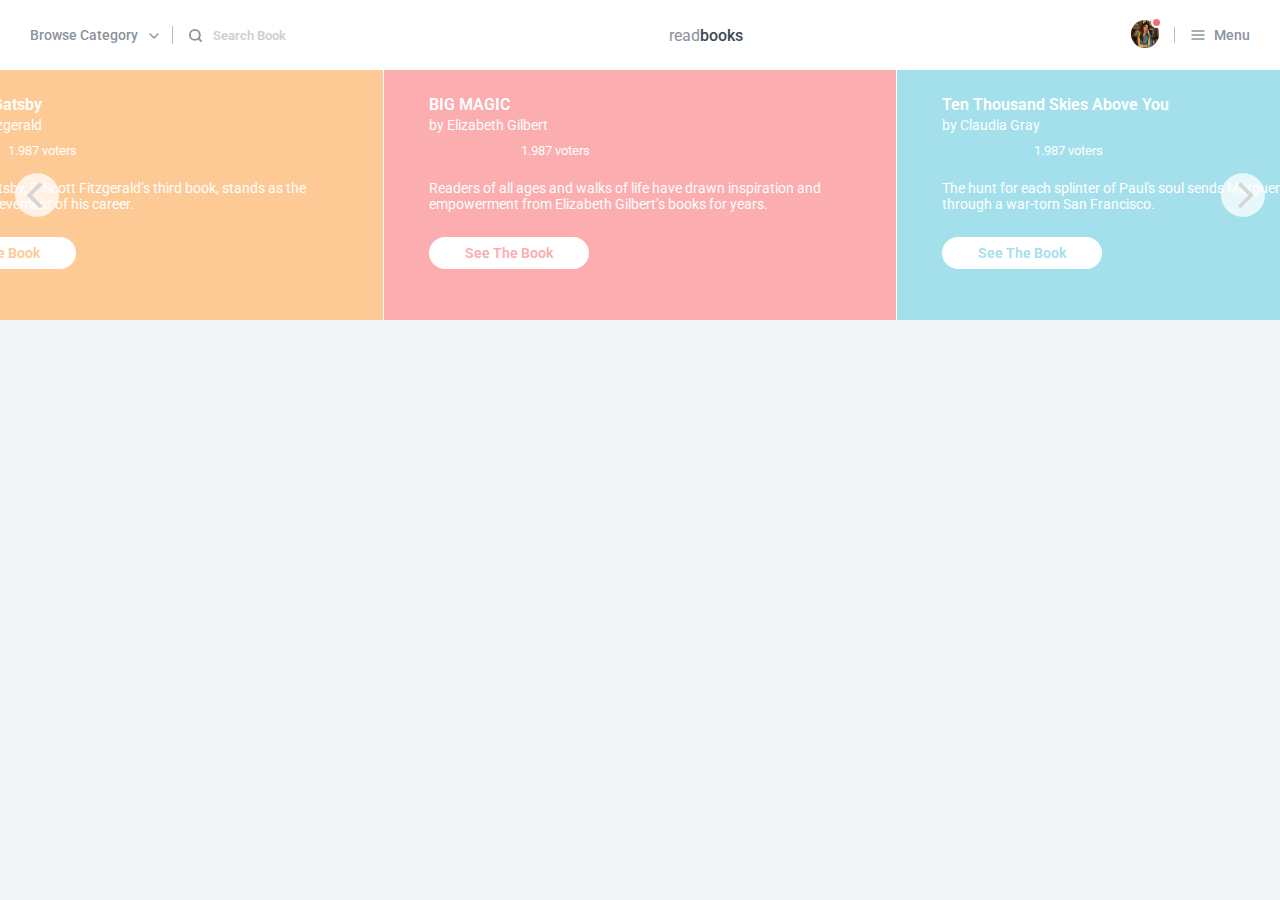
==== index.html @ 759fa577 "first commit" ====
<!DOCTYPE html>
<html lang="en">
<head>
  <meta charset="UTF-8">
  <meta name="viewport" content="width=device-width, initial-scale=1.0">
  <title>Document</title>
  <link rel="stylesheet" href="css/flickity.css">
  <link rel="stylesheet" href="css/style.css">
  <link rel="stylesheet" href="css/responsive.css">
  <script src="js/flickity.js"></script>
  <script src="js/script.js"></script>
</head>
<body>
	<div class="book_wrapper">
		<div class="header">
			<div class="browse">
				<div class="browse-category">
					Browse Category
					<svg xmlns="http://www.w3.org/2000/svg" viewBox="0 0 24 24" fill="none" stroke="currentColor" stroke-width="2" stroke-linecap="round" stroke-linejoin="round" class="feather feather-chevron-down">
					<path d="M6 9l6 6 6-6" /></svg>
				</div>
				<div class="search-bar"><input type="text" placeholder="Search Book" /></div>
			</div>
			<div class="header-title">read<span>books</span></div>
			<div class="profile">
				<div class="user-profile">
					<img src="images/profile/women_profile.jpg" alt="" class="user-img">
				</div>
				<div class="profile-menu">
					<svg xmlns="http://www.w3.org/2000/svg" viewBox="0 0 24 24" fill="none" stroke="currentColor" stroke-width="2" stroke-linecap="round" stroke-linejoin="round" class="feather feather-menu">
					<path d="M3 12h18M3 6h18M3 18h18" /></svg>
					Menu
				</div>
			</div>
		</div>
		<div class="book-slide">
			<div class="book js-flickity" data-flickity-options='{ "wrapAround": true }'>
				<div class="book-cell">
					<div class="book-img">
						<img src="https://images-na.ssl-images-amazon.com/images/I/81WcnNQ-TBL.jpg" alt="" class="book-photo">
					</div>
					<div class="book-content">
						<div class="book-title">BIG MAGIC</div>
						<div class="book-author">by Elizabeth Gilbert</div>
						<div class="rate">
							<fieldset class="rating">
								<input type="checkbox" id="star5" name="rating" value="5" />
								<label class="full" for="star5"></label>
								<input type="checkbox" id="star4" name="rating" value="4" />
								<label class="full" for="star4"></label>
								<input type="checkbox" id="star3" name="rating" value="3" />
								<label class="full" for="star3"></label>
								<input type="checkbox" id="star2" name="rating" value="2" />
								<label class="full" for="star2"></label>
								<input type="checkbox" id="star1" name="rating" value="1" />
								<label class="full" for="star1"></label>
							</fieldset>
							<span class="book-voters">1.987 voters</span>
						</div>
						<div class="book-sum">Readers of all ages and walks of life have drawn inspiration and empowerment from Elizabeth Gilbert’s books for years. </div>
						<div class="book-see">See The Book</div>
					</div>
				</div>


				<div class="book-cell">
					<div class="book-img">
						<img src="https://i.pinimg.com/originals/a8/b9/ff/a8b9ff74ed0f3efd97e09a7a0447f892.jpg" alt="" class="book-photo">
					</div>
					<div class="book-content">
						<div class="book-title">Ten Thousand Skies Above You</div>
						<div class="book-author">by Claudia Gray</div>
						<div class="rate">
							<fieldset class="rating blue">
								<input type="checkbox" id="star6" name="rating" value="5" />
								<label class="full1" for="star6"></label>
								<input type="checkbox" id="star7" name="rating" value="4" />
								<label class="full1" for="star7"></label>
								<input type="checkbox" id="star8" name="rating" value="3" />
								<label class="full1" for="star8"></label>
								<input type="checkbox" id="star9" name="rating" value="2" />
								<label class="full1" for="star9"></label>
								<input type="checkbox" id="star10" name="rating" value="1" />
								<label class="full1" for="star10"></label>
							</fieldset>
							<span class="book-voters">1.987 voters</span>
						</div>
						<div class="book-sum">The hunt for each splinter of Paul's soul sends Marguerite racing through a war-torn San Francisco.</div>
						<div class="book-see book-blue">See The Book</div>
					</div>
				</div>


				<div class="book-cell">
					<div class="book-img">
						<img src="https://www.abebooks.com/blog/wp-content/uploads/2016/08/10.jpg" alt="" class="book-photo">
					</div>
					<div class="book-content">
						<div class="book-title">A Tale For The Time Being</div>
						<div class="book-author">by Ruth Ozeki</div>
						<div class="rate">
							<fieldset class="rating purple">
								<input type="checkbox" id="star11" name="rating" value="5" />
								<label class="full" for="star11"></label>
								<input type="checkbox" id="star12" name="rating" value="4" />
								<label class="full" for="star12"></label>
								<input type="checkbox" id="star13" name="rating" value="3" />
								<label class="full" for="star13"></label>
								<input type="checkbox" id="star14" name="rating" value="2" />
								<label class="full" for="star14"></label>
								<input type="checkbox" id="star15" name="rating" value="1" />
								<label class="full" for="star15"></label>
							</fieldset>
							<span class="book-voters">1.987 voters</span>
						</div>
						<div class="book-sum">In Tokyo, sixteen-year-old Nao has decided there’s only one escape from her aching loneliness and her classmates’ bullying.</div>
						<div class="book-see book-pink">See The Book</div>
					</div>
				</div>


				<div class="book-cell">
					<div class="book-img">
						<img src="https://images-na.ssl-images-amazon.com/images/I/81af+MCATTL.jpg" alt="" class="book-photo">
					</div>
					<div class="book-content">
						<div class="book-title">The Great Gatsby</div>
						<div class="book-author">by F.Scott Fitzgerald</div>
						<div class="rate">
							<fieldset class="rating yellow">
								<input type="checkbox" id="star16" name="rating" value="5" />
								<label class="full" for="star16"></label>
								<input type="checkbox" id="star17" name="rating" value="4" />
								<label class="full" for="star17"></label>
								<input type="checkbox" id="star18" name="rating" value="3" />
								<label class="full" for="star18"></label>
								<input type="checkbox" id="star19" name="rating" value="2" />
								<label class="full" for="star19"></label>
								<input type="checkbox" id="star20" name="rating" value="1" />
								<label class="full" for="star20"></label>
							</fieldset>
							<span class="book-voters">1.987 voters</span>
						</div>
						<div class="book-sum">The Great Gatsby, F. Scott Fitzgerald’s third book, stands as the supreme achievement of his career.</div>
						<div class="book-see book-yellow">See The Book</div>
					</div>
				</div>
				<!-- next book cell comes here -->

			</div>
		</div>   
		<div class="book_content">

		</div>
	</div>
</body>
</html>
---- css/style.css ----
@import url("https://fonts.googleapis.com/css2?family=Roboto:wght@300;400;500;700&display=swap");
@import url("https://netdna.bootstrapcdn.com/font-awesome/3.2.1/css/font-awesome.css");

:root {
  --body-bg-color: #e5f4f9;
  --body-color-light: #8b939c;
  --body-font: "Roboto", sans-serif;
  --page-bg-color: #f2f5f7;
  --body-color: #3d4954;
  --border-color: #b8bec3;
  --placeholder: #ccd0d2;
}

* {
  outline: none;
  box-sizing: border-box;
}

img {
  max-width: 100%;
}

html {
  box-sizing: border-box;
  -webkit-font-smoothing: antialiased;
}

body {
  background-color: #fff;
  background-image: url("data:image/svg+xml,%3Csvg xmlns='http://www.w3.org/2000/svg' width='946' height='473' viewBox='0 0 1600 800'%3E%3Cpath fill='%23e436ff' d='M1102.5 734.8c2.5-1.2 24.8-8.6 25.6-7.5.5.7-3.9 23.8-4.6 24.5C1123.3 752.1 1107.5 739.5 1102.5 734.8zM1226.3 229.1c0-.1-4.9-9.4-7-14.2-.1-.3-.3-1.1-.4-1.6-.1-.4-.3-.7-.6-.9-.3-.2-.6-.1-.8.1l-13.1 12.3c0 0 0 0 0 0-.2.2-.3.5-.4.8 0 .3 0 .7.2 1 .1.1 1.4 2.5 2.1 3.6 2.4 3.7 6.5 12.1 6.5 12.2.2.3.4.5.7.6.3 0 .5-.1.7-.3 0 0 1.8-2.5 2.7-3.6 1.5-1.6 3-3.2 4.6-4.7 1.2-1.2 1.6-1.4 2.1-1.6.5-.3 1.1-.5 2.5-1.9C1226.5 230.4 1226.6 229.6 1226.3 229.1zM33 770.3C33 770.3 33 770.3 33 770.3c0-.7-.5-1.2-1.2-1.2-.1 0-.3 0-.4.1-1.6.2-14.3.1-22.2 0-.3 0-.6.1-.9.4-.2.2-.4.5-.4.9 0 .2 0 4.9.1 5.9l.4 13.6c0 .3.2.6.4.9.2.2.5.3.8.3 0 0 .1 0 .1 0 7.3-.7 14.7-.9 22-.6.3 0 .7-.1.9-.3.2-.2.4-.6.4-.9C32.9 783.3 32.9 776.2 33 770.3z'/%3E%3Cpath fill='%232ee7ff' d='M171.1 383.4c1.3-2.5 14.3-22 15.6-21.6.8.3 11.5 21.2 11.5 22.1C198.1 384.2 177.9 384 171.1 383.4zM596.4 711.8c-.1-.1-6.7-8.2-9.7-12.5-.2-.3-.5-1-.7-1.5-.2-.4-.4-.7-.7-.8-.3-.1-.6 0-.8.3L574 712c0 0 0 0 0 0-.2.2-.2.5-.2.9 0 .3.2.7.4.9.1.1 1.8 2.2 2.8 3.1 3.1 3.1 8.8 10.5 8.9 10.6.2.3.5.4.8.4.3 0 .5-.2.6-.5 0 0 1.2-2.8 2-4.1 1.1-1.9 2.3-3.7 3.5-5.5.9-1.4 1.3-1.7 1.7-2 .5-.4 1-.7 2.1-2.4C596.9 713.1 596.8 712.3 596.4 711.8zM727.5 179.9C727.5 179.9 727.5 179.9 727.5 179.9c.6.2 1.3-.2 1.4-.8 0-.1 0-.2 0-.4.2-1.4 2.8-12.6 4.5-19.5.1-.3 0-.6-.2-.8-.2-.3-.5-.4-.8-.5-.2 0-4.7-1.1-5.7-1.3l-13.4-2.7c-.3-.1-.7 0-.9.2-.2.2-.4.4-.5.6 0 0 0 .1 0 .1-.8 6.5-2.2 13.1-3.9 19.4-.1.3 0 .6.2.9.2.3.5.4.8.5C714.8 176.9 721.7 178.5 727.5 179.9zM728.5 178.1c-.1-.1-.2-.2-.4-.2C728.3 177.9 728.4 178 728.5 178.1z'/%3E%3Cg fill='%23FFF'%3E%3Cpath d='M699.6 472.7c-1.5 0-2.8-.8-3.5-2.3-.8-1.9 0-4.2 1.9-5 3.7-1.6 6.8-4.7 8.4-8.5 1.6-3.8 1.7-8.1.2-11.9-.3-.9-.8-1.8-1.2-2.8-.8-1.7-1.8-3.7-2.3-5.9-.9-4.1-.2-8.6 2-12.8 1.7-3.1 4.1-6.1 7.6-9.1 1.6-1.4 4-1.2 5.3.4 1.4 1.6 1.2 4-.4 5.3-2.8 2.5-4.7 4.7-5.9 7-1.4 2.6-1.9 5.3-1.3 7.6.3 1.4 1 2.8 1.7 4.3.5 1.1 1 2.2 1.5 3.3 2.1 5.6 2 12-.3 17.6-2.3 5.5-6.8 10.1-12.3 12.5C700.6 472.6 700.1 472.7 699.6 472.7zM740.4 421.4c1.5-.2 3 .5 3.8 1.9 1.1 1.8.4 4.2-1.4 5.3-3.7 2.1-6.4 5.6-7.6 9.5-1.2 4-.8 8.4 1.1 12.1.4.9 1 1.7 1.6 2.7 1 1.7 2.2 3.5 3 5.7 1.4 4 1.2 8.7-.6 13.2-1.4 3.4-3.5 6.6-6.8 10.1-1.5 1.6-3.9 1.7-5.5.2-1.6-1.4-1.7-3.9-.2-5.4 2.6-2.8 4.3-5.3 5.3-7.7 1.1-2.8 1.3-5.6.5-7.9-.5-1.3-1.3-2.7-2.2-4.1-.6-1-1.3-2.1-1.9-3.2-2.8-5.4-3.4-11.9-1.7-17.8 1.8-5.9 5.8-11 11.2-14C739.4 421.6 739.9 421.4 740.4 421.4zM261.3 590.9c5.7 6.8 9 15.7 9.4 22.4.5 7.3-2.4 16.4-10.2 20.4-3 1.5-6.7 2.2-11.2 2.2-7.9-.1-12.9-2.9-15.4-8.4-2.1-4.7-2.3-11.4 1.8-15.9 3.2-3.5 7.8-4.1 11.2-1.6 1.2.9 1.5 2.7.6 3.9-.9 1.2-2.7 1.5-3.9.6-1.8-1.3-3.6.6-3.8.8-2.4 2.6-2.1 7-.8 9.9 1.5 3.4 4.7 5 10.4 5.1 3.6 0 6.4-.5 8.6-1.6 4.7-2.4 7.7-8.6 7.2-15-.5-7.3-5.3-18.2-13-23.9-4.2-3.1-8.5-4.1-12.9-3.1-3.1.7-6.2 2.4-9.7 5-6.6 5.1-11.7 11.8-14.2 19-2.7 7.7-2.1 15.8 1.9 23.9.7 1.4.1 3.1-1.3 3.7-1.4.7-3.1.1-3.7-1.3-4.6-9.4-5.4-19.2-2.2-28.2 2.9-8.2 8.6-15.9 16.1-21.6 4.1-3.1 8-5.1 11.8-6 6-1.4 12 0 17.5 4C257.6 586.9 259.6 588.8 261.3 590.9z'/%3E%3Ccircle cx='1013.7' cy='153.9' r='7.1'/%3E%3Ccircle cx='1024.3' cy='132.1' r='7.1'/%3E%3Ccircle cx='1037.3' cy='148.9' r='7.1'/%3E%3Cpath d='M1508.7 297.2c-4.8-5.4-9.7-10.8-14.8-16.2 5.6-5.6 11.1-11.5 15.6-18.2 1.2-1.7.7-4.1-1-5.2-1.7-1.2-4.1-.7-5.2 1-4.2 6.2-9.1 11.6-14.5 16.9-4.8-5-9.7-10-14.7-14.9-1.5-1.5-3.9-1.5-5.3 0-1.5 1.5-1.5 3.9 0 5.3 4.9 4.8 9.7 9.8 14.5 14.8-1.1 1.1-2.3 2.2-3.5 3.2-4.1 3.8-8.4 7.8-12.4 12-1.4 1.5-1.4 3.8 0 5.3 0 0 0 0 0 0 1.5 1.4 3.9 1.4 5.3-.1 3.9-4 8.1-7.9 12.1-11.7 1.2-1.1 2.3-2.2 3.5-3.3 4.9 5.3 9.8 10.6 14.6 15.9.1.1.1.1.2.2 1.4 1.4 3.7 1.5 5.2.2C1510 301.2 1510.1 298.8 1508.7 297.2zM327.6 248.6l-.4-2.6c-1.5-11.1-2.2-23.2-2.3-37 0-5.5 0-11.5.2-18.5 0-.7 0-1.5 0-2.3 0-5 0-11.2 3.9-13.5 2.2-1.3 5.1-1 8.5.9 5.7 3.1 13.2 8.7 17.5 14.9 5.5 7.8 7.3 16.9 5 25.7-3.2 12.3-15 31-30 32.1L327.6 248.6zM332.1 179.2c-.2 0-.3 0-.4.1-.1.1-.7.5-1.1 2.7-.3 1.9-.3 4.2-.3 6.3 0 .8 0 1.7 0 2.4-.2 6.9-.2 12.8-.2 18.3.1 12.5.7 23.5 2 33.7 11-2.7 20.4-18.1 23-27.8 1.9-7.2.4-14.8-4.2-21.3l0 0C347 188.1 340 183 335 180.3 333.6 179.5 332.6 179.2 332.1 179.2zM516.3 60.8c-.1 0-.2 0-.4-.1-2.4-.7-4-.9-6.7-.7-.7 0-1.3-.5-1.4-1.2 0-.7.5-1.3 1.2-1.4 3.1-.2 4.9 0 7.6.8.7.2 1.1.9.9 1.6C517.3 60.4 516.8 60.8 516.3 60.8zM506.1 70.5c-.5 0-1-.3-1.2-.8-.8-2.1-1.2-4.3-1.3-6.6 0-.7.5-1.3 1.2-1.3.7 0 1.3.5 1.3 1.2.1 2 .5 3.9 1.1 5.8.2.7-.1 1.4-.8 1.6C506.4 70.5 506.2 70.5 506.1 70.5zM494.1 64.4c-.4 0-.8-.2-1-.5-.4-.6-.3-1.4.2-1.8 1.8-1.4 3.7-2.6 5.8-3.6.6-.3 1.4 0 1.7.6.3.6 0 1.4-.6 1.7-1.9.9-3.7 2-5.3 3.3C494.7 64.3 494.4 64.4 494.1 64.4zM500.5 55.3c-.5 0-.9-.3-1.2-.7-.5-1-1.2-1.9-2.4-3.4-.3-.4-.7-.9-1.1-1.4-.4-.6-.3-1.4.2-1.8.6-.4 1.4-.3 1.8.2.4.5.8 1 1.1 1.4 1.3 1.6 2.1 2.6 2.7 3.9.3.6 0 1.4-.6 1.7C500.9 55.3 500.7 55.3 500.5 55.3zM506.7 55c-.3 0-.5-.1-.8-.2-.6-.4-.7-1.2-.3-1.8 1.2-1.7 2.3-3.4 3.3-5.2.3-.6 1.1-.9 1.7-.5.6.3.9 1.1.5 1.7-1 1.9-2.2 3.8-3.5 5.6C507.4 54.8 507.1 55 506.7 55zM1029.3 382.8c-.1 0-.2 0-.4-.1-2.4-.7-4-.9-6.7-.7-.7 0-1.3-.5-1.4-1.2 0-.7.5-1.3 1.2-1.4 3.1-.2 4.9 0 7.6.8.7.2 1.1.9.9 1.6C1030.3 382.4 1029.8 382.8 1029.3 382.8zM1019.1 392.5c-.5 0-1-.3-1.2-.8-.8-2.1-1.2-4.3-1.3-6.6 0-.7.5-1.3 1.2-1.3.7 0 1.3.5 1.3 1.2.1 2 .5 3.9 1.1 5.8.2.7-.1 1.4-.8 1.6C1019.4 392.5 1019.2 392.5 1019.1 392.5zM1007.1 386.4c-.4 0-.8-.2-1-.5-.4-.6-.3-1.4.2-1.8 1.8-1.4 3.7-2.6 5.8-3.6.6-.3 1.4 0 1.7.6.3.6 0 1.4-.6 1.7-1.9.9-3.7 2-5.3 3.3C1007.7 386.3 1007.4 386.4 1007.1 386.4zM1013.5 377.3c-.5 0-.9-.3-1.2-.7-.5-1-1.2-1.9-2.4-3.4-.3-.4-.7-.9-1.1-1.4-.4-.6-.3-1.4.2-1.8.6-.4 1.4-.3 1.8.2.4.5.8 1 1.1 1.4 1.3 1.6 2.1 2.6 2.7 3.9.3.6 0 1.4-.6 1.7C1013.9 377.3 1013.7 377.3 1013.5 377.3zM1019.7 377c-.3 0-.5-.1-.8-.2-.6-.4-.7-1.2-.3-1.8 1.2-1.7 2.3-3.4 3.3-5.2.3-.6 1.1-.9 1.7-.5.6.3.9 1.1.5 1.7-1 1.9-2.2 3.8-3.5 5.6C1020.4 376.8 1020.1 377 1019.7 377zM1329.7 573.4c-1.4 0-2.9-.2-4.5-.7-8.4-2.7-16.6-12.7-18.7-20-.4-1.4-.7-2.9-.9-4.4-8.1 3.3-15.5 10.6-15.4 21 0 1.5-1.2 2.7-2.7 2.8 0 0 0 0 0 0-1.5 0-2.7-1.2-2.7-2.7-.1-6.7 2.4-12.9 7-18 3.6-4 8.4-7.1 13.7-8.8.5-6.5 3.1-12.9 7.4-17.4 7-7.4 18.2-8.9 27.3-10.1l.7-.1c1.5-.2 2.9.9 3.1 2.3.2 1.5-.9 2.9-2.3 3.1l-.7.1c-8.6 1.2-18.4 2.5-24 8.4-3 3.2-5 7.7-5.7 12.4 7.9-1 17.7 1.3 24.3 5.7 4.3 2.9 7.1 7.8 7.2 12.7.2 4.3-1.7 8.3-5.2 11.1C1335.2 572.4 1332.6 573.4 1329.7 573.4zM1311 546.7c.1 1.5.4 3 .8 4.4 1.7 5.8 8.7 14.2 15.1 16.3 2.8.9 5.1.5 7.2-1.1 2.7-2.1 3.2-4.8 3.1-6.6-.1-3.2-2-6.4-4.8-8.3C1326.7 547.5 1317.7 545.6 1311 546.7z'/%3E%3C/g%3E%3C/svg%3E");
  background-attachment: fixed;
  font-family: var(--body-font);
  color: var(--body-color);
  font-weight: 400;
  margin: 0;
}

.likes, .year-book, .author, .main-menu, .profile-menu, .profile, .browse-category, .browse, .header {
  display: flex;
  align-items: center;
}

.book_wrapper {
  display: flex;
  flex-direction: column;
  max-width: 1400px;
  height: 100vh;
  background-color: var(--page-bg-color);
  margin: 0 auto;
  overflow-y:auto;
  overflow-x: hidden;
  box-shadow: 0px 2px 50px 10px rgba(0, 0, 0, 0.21);
}

/*----------------------- header -----------------------*/

.header {
  height: 70px;
  width: 100%;
  background-color: #ffffff;
  padding: 0 30px;
  font-size: 14px;
  font-weight: 500;
  color: var(--body-color-light);
  justify-content: space-between;
  flex-shrink: 0;
  transition: all 0.5s linear;
}


.header.fixed {
  position: fixed !important;
  top: 0;
  width: 100%;
  z-index:9999;
  transition: all 0.5s linear;
}

.search-bar {
  position: relative;
}
.search-bar input {
  height: 100%;
  width: 100%;
  display: block;
  background-color: transparent;
  border: none;
  font-weight: 600;
  padding: 0 10px 0 40px;
  background-image: url("data:image/svg+xml;charset=UTF-8,%3csvg xmlns='http://www.w3.org/2000/svg' width='24' height='24' fill='none' stroke='%238b939c' stroke-width='3' stroke-linecap='round' stroke-linejoin='round' class='feather feather-search'%3e%3ccircle cx='11' cy='11' r='8'/%3e%3cpath d='M21 21l-4.35-4.35'/%3e%3c/svg%3e");
  background-repeat: no-repeat;
  background-size: 15px;
  background-position: 15px 50%;
  color: var(--body-color);
  font-family: var(--body-font);
}
.search-bar input::-moz-placeholder {
  color: var(--placeholder);
}
.search-bar input::placeholder {
  color: var(--placeholder);
}

.browse-category {
  border-right: 1px solid var(--border-color);
  white-space: nowrap;
}
.browse-category svg {
  width: 16px;
  margin: 2px 10px 0 8px;
}

.header-title {
  font-size: 16px;
  font-weight: 400;
  margin-right: 120px;
}
.header-title span {
  font-weight: 500;
  color: var(--body-color);
}

.user-img {
  width: 28px;
  height: 28px;
  border-radius: 50%;
  margin-right: 15px;
}

.user-profile {
  position: relative;
  cursor: pointer;
  flex-shrink: 0;
}
.user-profile:before {
  content: "";
  position: absolute;
  background-color: #f86d72;
  width: 7px;
  height: 7px;
  border-radius: 50%;
  border: 2px solid var(--theme-bg-color);
  right: 12px;
  top: -3px;
  border: 2px solid #fff;
}

.profile {
  flex-shrink: 0;
}
.profile-menu {
  border-left: 1px solid var(--border-color);
}
.profile svg {
  width: 16px;
  margin: 0 8px 0 15px;
  flex-shrink: 0;
}
/* -------------------------------------------------------- */

/*----------------------- book-slide -----------------------*/

.book-slide {
  width: 100%;
}

.book {
  background: #fff;
}

.book-cell {
  position: relative;
  display: flex;
  padding: 25px;
  width: 40%;
  height: 250px;
  margin-right: 1px;
}
.book-cell:nth-child(1) {
  background-color: #fbadaf;
}
.book-cell:nth-child(2) {
  background-color: #a4e0eb;
}
.book-cell:nth-child(3) {
  background-color: #edb9d6;
}
.book-cell:nth-child(4) {
  background-color: #fdca95;
}
.book-cell:nth-child(5) {
  background-color: #cbb5e2;
}

.flickity-page-dots {
  display: none;
}

.flickity-prev-next-button .arrow {
  fill: #d6d6d6;
}

.flickity-prev-next-button svg {
  left: 25%;
  top: 25%;
  width: 50%;
  height: 50%;
}

.flickity-prev-next-button.previous {
  left: 15px;
}
.flickity-prev-next-button.next {
  right: 15px;
}

.flickity-viewport {
  overflow: visible !important;
}

.book-photo {
  width: 180px;
  flex-shrink: 0;
  bottom: -35px;
  left: 35px;
  border-radius: 2px;
  box-shadow: -2px 6px 19px 0px #7f818e;
  transition: 0.3s ease;
  z-index: 100;
}
.book-photo:hover {
  transform: scale(1.03);
}

.book-img {
  flex-shrink: 0;
}

.book-title {
  text-overflow: ellipsis;
  white-space: nowrap;
  overflow: hidden;
}

.book-title {
  color: #ffffff;
  font-weight: 600;
}

.book-author {
  margin-top: 3px;
  font-size: 14px;
  text-overflow: ellipsis;
  white-space: nowrap;
  overflow: hidden;
}

.book-content {
  padding: 0 20px;
  color: #ffffff;
  overflow: hidden;
}

fieldset,
label {
  margin: 0;
  padding: 0;
  display: inline-block;
  vertical-align: middle;
}

h1 {
  font-size: 0.5em;
  margin: 10px;
}

.rating {
  border: none;
}

.rating > input {
  display: none;
}

.rating > label:before {
  margin-right: 5px;
  margin-top: 10px;
  font-size: 0.9em;
  font-family: FontAwesome;
  display: inline-block;
  content: "\f005";
}

.rating > label {
  color: #fff;
  float: right;
}

.rating > input:checked ~ label,
.rating:not(:checked) > label:hover,
.rating:not(:checked) > label:hover ~ label {
  color: #d85d61;
}

.rating > input:checked + label:hover,
.rating > input:checked ~ label:hover,
.rating > label:hover ~ input:checked ~ label,
.rating > input:checked ~ label:hover ~ label {
  color: #d85d61;
}

.blue > input:checked ~ label,
.blue:not(:checked) > label:hover,
.blue:not(:checked) > label:hover ~ label {
  color: #458997;
}

.blue > input:checked + label:hover,
.blue > input:checked ~ label:hover,
.blue > label:hover ~ input:checked ~ label,
.blue > input:checked ~ label:hover ~ label {
  color: #458997;
}

.purple > input:checked ~ label,
.purple:not(:checked) > label:hover,
.purple:not(:checked) > label:hover ~ label {
  color: #a76287;
}

.purple > input:checked + label:hover,
.purple > input:checked ~ label:hover,
.purple > label:hover ~ input:checked ~ label,
.purple > input:checked ~ label:hover ~ label {
  color: #a76287;
}

.yellow > input:checked ~ label,
.yellow:not(:checked) > label:hover,
.yellow:not(:checked) > label:hover ~ label {
  color: #ffad58;
}

.yellow > input:checked + label:hover,
.yellow > input:checked ~ label:hover,
.yellow > label:hover ~ input:checked ~ label,
.yellow > input:checked ~ label:hover ~ label {
  color: #ffad58;
}

.dark-purp > input:checked ~ label,
.dark-purp:not(:checked) > label:hover,
.dark-purp:not(:checked) > label:hover ~ label {
  color: #905587;
}

.dark-purp > input:checked + label:hover,
.dark-purp > input:checked ~ label:hover,
.dark-purp > label:hover ~ input:checked ~ label,
.dark-purp > input:checked ~ label:hover ~ label {
  color: #905587;
}

.book-voters {
  color: #fff;
  vertical-align: sub;
  font-size: 13px;
  margin-left: 7px;
  white-space: nowrap;
  margin-top: 7px;
}

.book-sum {
  margin-top: 20px;
  font-size: 14px;
  overflow: hidden;
  display: -webkit-box;
  -webkit-line-clamp: 3;
  -webkit-box-orient: vertical;
}

.book-see {
  margin-top: 25px;
  text-align: center;
  background-color: #fff;
  color: #fbadaf;
  font-weight: 600;
  padding: 8px;
  font-size: 14px;
  width: 160px;
  border-radius: 20px;
  cursor: pointer;
}
.book-see:hover {
  color: #ff6e72;
}
.book-see.book-blue {
  color: #a4e0eb;
}
.book-see.book-blue:hover {
  color: #22cdec;
}
.book-see.book-pink {
  color: #edb9d6;
}
.book-see.book-pink:hover {
  color: #ff6dbe;
}
.book-see.book-yellow {
  color: #fdca95;
}
.book-see.book-yellow:hover {
  color: #fb9124;
}
.book-see.book-purple {
  color: #cbb5e2;
}
.book-see.book-purple:hover {
  color: #a764ec;
}

/* -------------------------------------------------------- */


/*----------------------- book_content -----------------------*/
.book_content {
  width: 100%;
  display: flex;
  flex-grow: 1;
  margin-top: 100px;
  /* overflow: auto; */
}
---- css/responsive.css ----
@media (max-width: 1103px) {
    .book-cell {
      width: 60%;
    }
  }

@media (max-width: 765px) {
    .book-cell {
      width: 80%;
    }
  }

@media (max-width: 575px) {
    .book-cell {
      width: 100%;
    }
  }

@media (max-width: 458px) {
    .book-photo {
      width: 180px;
    }
    .book-voters {
      display: none;
    }
  }

@media (max-width: 420px) {
    .book-see {
      width: 120px;
      font-size: 13px;
    }
    .book-photo {
      width: 130px;
    }
    .book_content {
      margin-top: 50px;
    }
  }

@media (max-width: 360px) {
    .rating > label:before {
      font-size: 0.8em;
    }
  }

@media (max-width: 1220px) {
    .card-vote {
      display: none;
    }
  }

@media (max-width: 1085px) {
    .book-rate > label {
      font-size: 0.7em;
    }
  }

@media (max-width: 1045px) {
    .books-of {
      display: none;
    }
  }

@media (max-width: 725px) {
    .browse-category, .search-bar {
      display: none;
    }
    .header-title {
      margin-right: auto;
    }
    .book-cards {
      grid-template-columns: 1fr;
    }
    .book-types {
      display: none;
    }
  }

@media (max-width: 372px) {
    .card-content {
      padding: 20px;
    }
  }
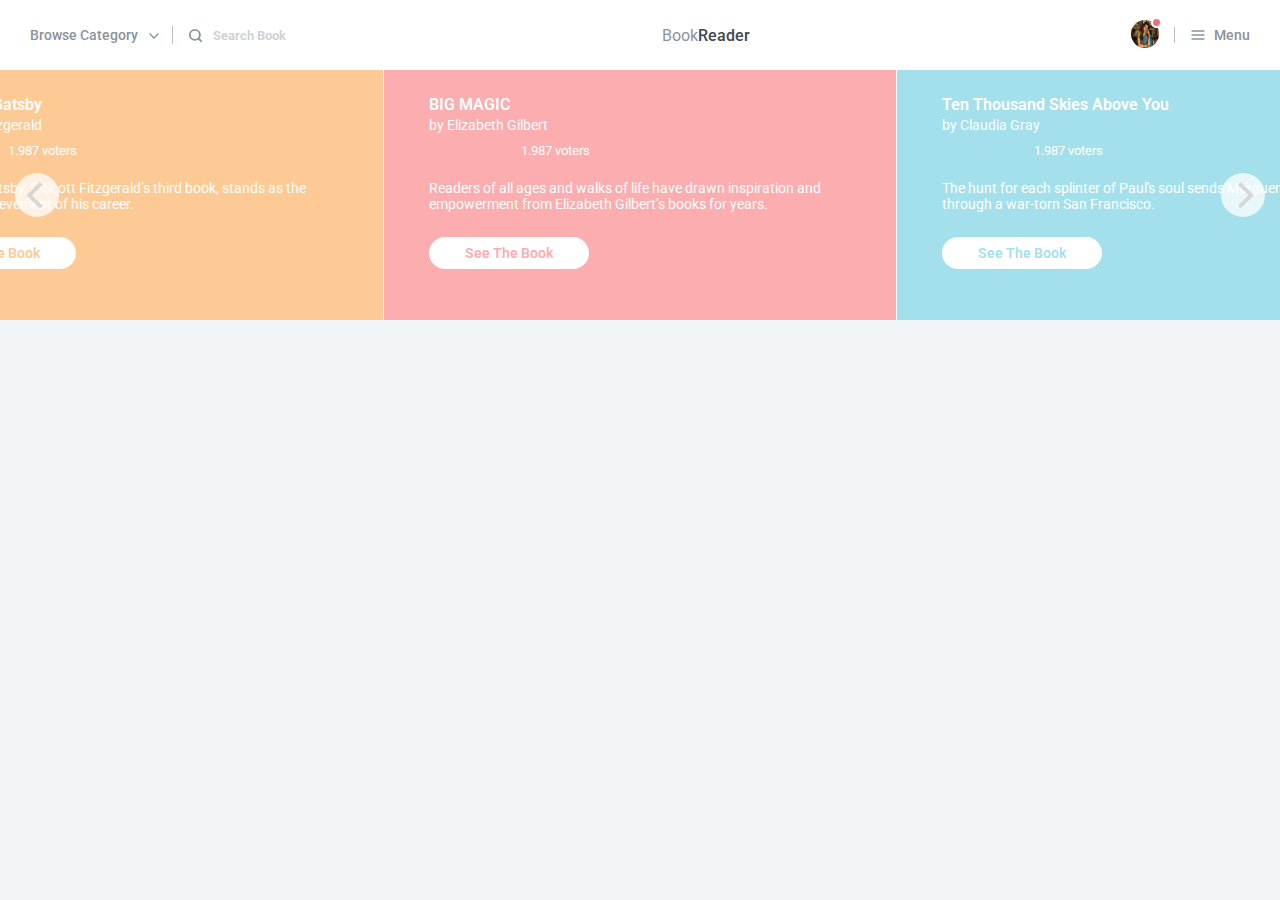
==== commit cbc485a3: "second commit" ====
--- a/index.html
+++ b/index.html
@@ -21,7 +21,7 @@
 				</div>
 				<div class="search-bar"><input type="text" placeholder="Search Book" /></div>
 			</div>
-			<div class="header-title">read<span>books</span></div>
+			<div class="header-title">Book<span>Reader</span></div>
 			<div class="profile">
 				<div class="user-profile">
 					<img src="images/profile/women_profile.jpg" alt="" class="user-img">
@@ -150,7 +150,7 @@
 			</div>
 		</div>   
 		<div class="book_content">
-
+			
 		</div>
 	</div>
 </body>
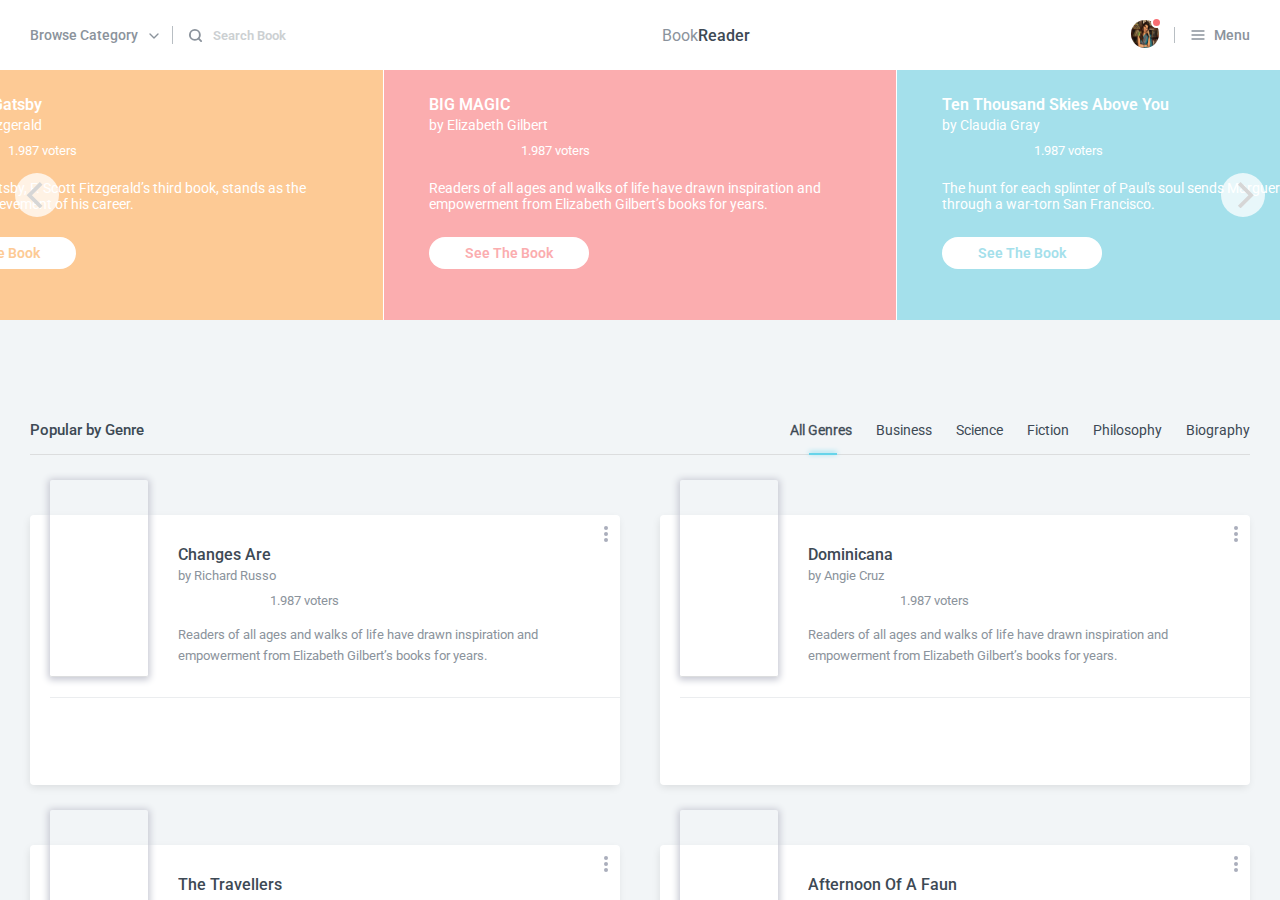
==== commit dbc48231: "third commit" ====
--- a/index.html
+++ b/index.html
@@ -150,7 +150,237 @@
 			</div>
 		</div>   
 		<div class="book_content">
-			
+			<div class="popular-books">
+				<!-- menubar for books  -->
+				<div class="main-menu">
+					<div class="genre">Popular by Genre</div>
+					<div class="book-types">
+						<a href="#" class="book-type active"> All Genres</a>
+						<a href="#" class="book-type"> Business</a>
+						<a href="#" class="book-type"> Science</a>
+						<a href="#" class="book-type"> Fiction</a>
+						<a href="#" class="book-type"> Philosophy</a>
+						<a href="#" class="book-type"> Biography</a>
+					</div>
+				</div>
+				<div class="book-cards">
+					<div class="book-card">
+						<div class="content-wrapper">
+							<img src="https://imagesvc.meredithcorp.io/v3/mm/image?url=https%3A%2F%2Fstatic.onecms.io%2Fwp-content%2Fuploads%2Fsites%2F6%2F2019%2F07%2Fchances-are-1-2000.jpg&q=85" alt="" class="book-card-img">
+							<div class="card-content">
+								<div class="book-name">Changes Are</div>
+								<div class="book-by">by Richard Russo</div>
+								<div class="rate">
+									<fieldset class="rating book-rate">
+										<input type="checkbox" id="star-c1" name="rating" value="5">
+										<label class="full" for="star-c1"></label>
+										<input type="checkbox" id="star-c2" name="rating" value="4">
+										<label class="full" for="star-c2"></label>
+										<input type="checkbox" id="star-c3" name="rating" value="3">
+										<label class="full" for="star-c3"></label>
+										<input type="checkbox" id="star-c4" name="rating" value="2">
+										<label class="full" for="star-c4"></label>
+										<input type="checkbox" id="star-c5" name="rating" value="1">
+										<label class="full" for="star-c5"></label>
+									</fieldset>
+									<span class="book-voters card-vote">1.987 voters</span>
+								</div>
+								<div class="book-sum card-sum">Readers of all ages and walks of life have drawn inspiration and empowerment from Elizabeth Gilbert’s books for years. </div>
+							</div>
+						</div>
+						<!-- <div class="likes">
+							<div class="like-profile">
+								<img src="https://randomuser.me/api/portraits/women/63.jpg" alt="" class="like-img">
+							</div>
+							<div class="like-profile">
+								<img src="https://pbs.twimg.com/profile_images/2452384114/noplz47r59v1uxvyg8ku.png" alt="" class="like-img">
+							</div>
+							<div class="like-profile">
+								<img src="https://images.unsplash.com/photo-1535713875002-d1d0cf377fde?ixlib=rb-1.2.1&ixid=eyJhcHBfaWQiOjEyMDd9&auto=format&fit=crop&w=1400&q=80" alt="" class="like-img">
+							</div>
+							<div class="like-name"><span>Samantha William</span> and<span> 2 other friends</span> like this</div>
+						</div> -->
+					</div>
+					<div class="book-card">
+						<div class="content-wrapper">
+							<img src="https://images-na.ssl-images-amazon.com/images/I/7167iiDUeAL.jpg" alt="" class="book-card-img">
+							<div class="card-content">
+								<div class="book-name">Dominicana</div>
+								<div class="book-by">by Angie Cruz</div>
+								<div class="rate">
+									<fieldset class="rating book-rate">
+									<input type="checkbox" id="star-c6" name="rating" value="5">
+										<label class="full" for="star-c6"></label>
+										<input type="checkbox" id="star-c7" name="rating" value="4">
+										<label class="full" for="star-c7"></label>
+										<input type="checkbox" id="star-c8" name="rating" value="3">
+										<label class="full" for="star-c8"></label>
+										<input type="checkbox" id="star-c9" name="rating" value="2">
+										<label class="full" for="star-c9"></label>
+										<input type="checkbox" id="star-c10" name="rating" value="1">
+										<label class="full" for="star-c10"></label>
+									</fieldset>
+									<span class="book-voters card-vote">1.987 voters</span>
+								</div>
+								<div class="book-sum card-sum">Readers of all ages and walks of life have drawn inspiration and empowerment from Elizabeth Gilbert’s books for years. </div>
+							</div>
+						</div>
+					</div>
+					<div class="book-card">
+						<div class="content-wrapper">
+							<img src="https://assets.fontsinuse.com/static/use-media-items/95/94294/full-2000x3056/5d56c6b1/cg%201.jpeg?resolution=0" alt="" class="book-card-img">
+							<div class="card-content">
+							<div class="book-name">The Travellers</div>
+							<div class="book-by">by Regina Porter</div>
+							<div class="rate">
+								<fieldset class="rating book-rate">
+									<input type="checkbox" id="star-c11" name="rating" value="5">
+									<label class="full" for="star-c11"></label>
+									<input type="checkbox" id="star-c12" name="rating" value="4">
+									<label class="full" for="star-c12"></label>
+									<input type="checkbox" id="star-c13" name="rating" value="3">
+									<label class="full" for="star-c13"></label>
+									<input type="checkbox" id="star-c14" name="rating" value="2">
+									<label class="full" for="star-c14"></label>
+									<input type="checkbox" id="star-c15" name="rating" value="1">
+									<label class="full" for="star-c15"></label>
+								</fieldset>
+								<span class="book-voters card-vote">1.987 voters</span>
+							</div>
+							<div class="book-sum card-sum">Readers of all ages and walks of life have drawn inspiration and empowerment from Elizabeth Gilbert’s books for years. </div>
+							</div>
+						</div>
+					</div>
+					<div class="book-card">
+						<div class="content-wrapper">
+						<img src="https://images-na.ssl-images-amazon.com/images/I/91M4E+SURUL.jpg" alt="" class="book-card-img">
+							<div class="card-content">
+							<div class="book-name">Afternoon Of A Faun</div>
+							<div class="book-by">by James Lasdun</div>
+							<div class="rate">
+								<fieldset class="rating book-rate">
+									<input type="checkbox" id="star-c16" name="rating" value="5">
+									<label class="full" for="star-c16"></label>
+									<input type="checkbox" id="star-c17" name="rating" value="4">
+									<label class="full" for="star-c17"></label>
+									<input type="checkbox" id="star-18" name="rating" value="3">
+									<label class="full" for="star-c18"></label>
+									<input type="checkbox" id="star-c19" name="rating" value="2">
+									<label class="full" for="star-c19"></label>
+									<input type="checkbox" id="star-c20" name="rating" value="1">
+									<label class="full" for="star-c20"></label>
+								</fieldset>
+								<span class="book-voters card-vote">1.987 voters</span>
+							</div>
+							<div class="book-sum card-sum">Readers of all ages and walks of life have drawn inspiration and empowerment from Elizabeth Gilbert’s books for years. </div>
+							</div>
+						</div>
+					</div>
+					<div class="book-card">
+						<div class="content-wrapper">
+							<img src="https://images-na.ssl-images-amazon.com/images/I/61OTY2-4anL.jpg" alt="" class="book-card-img">
+							<div class="card-content">
+								<div class="book-name">Flash Count Diary</div>
+								<div class="book-by">by Darcey Steinke</div>
+								<div class="rate">
+									<fieldset class="rating book-rate">
+										<input type="checkbox" id="star-c21" name="rating" value="5">
+										<label class="full" for="star-c21"></label>
+										<input type="checkbox" id="star-c22" name="rating" value="4">
+										<label class="full" for="star-c22"></label>
+										<input type="checkbox" id="star-c23" name="rating" value="3">
+										<label class="full" for="star-c23"></label>
+										<input type="checkbox" id="star-c24" name="rating" value="2">
+										<label class="full" for="star-c24"></label>
+										<input type="checkbox" id="star-c25" name="rating" value="1">
+										<label class="full" for="star-c25"></label>
+									</fieldset>
+									<span class="book-voters card-vote">1.987 voters</span>
+								</div>
+								<div class="book-sum card-sum">Readers of all ages and walks of life have drawn inspiration and empowerment from Elizabeth Gilbert’s books for years. </div>
+							</div>
+						</div>
+					</div>
+					<div class="book-card">
+						<div class="content-wrapper">
+							<img src="https://images-na.ssl-images-amazon.com/images/I/61Vc+xM23GL.jpg" alt="" class="book-card-img">
+							<div class="card-content">
+								<div class="book-name">Picnic Comma Lightning</div>
+								<div class="book-by">by Lucy Parker</div>
+								<div class="rate">
+									<fieldset class="rating book-rate">
+										<input type="checkbox" id="star-c1" name="rating" value="5">
+										<label class="full" for="star-c1"></label>
+										<input type="checkbox" id="star-c2" name="rating" value="4">
+										<label class="full" for="star-c2"></label>
+										<input type="checkbox" id="star-c3" name="rating" value="3">
+										<label class="full" for="star-c3"></label>
+										<input type="checkbox" id="star-c4" name="rating" value="2">
+										<label class="full" for="star-c4"></label>
+										<input type="checkbox" id="star-c5" name="rating" value="1">
+										<label class="full" for="star-c5"></label>
+									</fieldset>
+									<span class="book-voters card-vote">1.987 voters</span>
+								</div>
+								<div class="book-sum card-sum">Readers of all ages and walks of life have drawn inspiration and empowerment from Elizabeth Gilbert’s books for years. </div>
+							</div>
+						</div>
+					</div>
+
+					<div class="book-card">
+						<div class="content-wrapper">
+							<img src="https://prodimage.images-bn.com/pimages/9780525655633_p0_v5_s1200x630.jpg" alt="" class="book-card-img">
+							<div class="card-content">
+								<div class="book-name">Very Nica</div>
+								<div class="book-by">by Lucy Parker</div>
+								<div class="rate">
+									<fieldset class="rating book-rate">
+										<input type="checkbox" id="star-c1" name="rating" value="5">
+										<label class="full" for="star-c1"></label>
+										<input type="checkbox" id="star-c2" name="rating" value="4">
+										<label class="full" for="star-c2"></label>
+										<input type="checkbox" id="star-c3" name="rating" value="3">
+										<label class="full" for="star-c3"></label>
+										<input type="checkbox" id="star-c4" name="rating" value="2">
+										<label class="full" for="star-c4"></label>
+										<input type="checkbox" id="star-c5" name="rating" value="1">
+										<label class="full" for="star-c5"></label>
+									</fieldset>
+									<span class="book-voters card-vote">1.987 voters</span>
+								</div>
+								<div class="book-sum card-sum">Readers of all ages and walks of life have drawn inspiration and empowerment from Elizabeth Gilbert’s books for years. </div>
+							</div>
+						</div>
+					</div>
+
+					<div class="book-card">
+						<div class="content-wrapper">
+							<img src="https://images-na.ssl-images-amazon.com/images/I/71PL7BiZ5NL.jpg" alt="" class="book-card-img">
+							<div class="card-content">
+								<div class="book-name">Stay And Fight</div>
+								<div class="book-by">by Lucy Parker</div>
+								<div class="rate">
+									<fieldset class="rating book-rate">
+										<input type="checkbox" id="star-c1" name="rating" value="5">
+										<label class="full" for="star-c1"></label>
+										<input type="checkbox" id="star-c2" name="rating" value="4">
+										<label class="full" for="star-c2"></label>
+										<input type="checkbox" id="star-c3" name="rating" value="3">
+										<label class="full" for="star-c3"></label>
+										<input type="checkbox" id="star-c4" name="rating" value="2">
+										<label class="full" for="star-c4"></label>
+										<input type="checkbox" id="star-c5" name="rating" value="1">
+										<label class="full" for="star-c5"></label>
+									</fieldset>
+									<span class="book-voters card-vote">1.987 voters</span>
+								</div>
+								<div class="book-sum card-sum">Readers of all ages and walks of life have drawn inspiration and empowerment from Elizabeth Gilbert’s books for years. </div>
+							</div>
+						</div>
+					</div>
+				</div>
+			</div>
+
 		</div>
 	</div>
 </body>
--- a/css/style.css
+++ b/css/style.css
@@ -430,3 +430,218 @@
   margin-top: 100px;
   /* overflow: auto; */
 }
+
+.popular-books {
+  flex-grow: 1;
+  padding: 0 30px 50px;
+  /* overflow-y: auto; */
+}
+
+
+.popular-books {
+  flex-grow: 1;
+  padding: 0 30px 50px;
+  overflow-y: auto;
+}
+
+.genre {
+  font-weight: 500;
+  font-size: 15px;
+}
+
+.main-menu {
+  white-space: nowrap;
+  padding-bottom: 15px;
+  border-bottom: 1px solid #dcddde;
+  position: sticky;
+  top: 0;
+  right: 0;
+  background-color: var(--page-bg-color);
+  z-index: 2;
+}
+
+.book-types {
+  margin-left: auto;
+}
+.book-types a {
+  text-decoration: none;
+  color: var(--body-color);
+  font-size: 14px;
+}
+
+.book-type + .book-type {
+  margin-left: 20px;
+}
+
+.book-type {
+  position: relative;
+  transition: 0.2s;
+}
+.book-type.active, .book-type:hover {
+  -webkit-text-stroke: 0.3px;
+}
+.book-type.active:before, .book-type:hover:before {
+  content: "";
+  position: absolute;
+  width: 28px;
+  height: 2px;
+  bottom: -17px;
+  right: 15px;
+  background-color: #67d4ea;
+  box-shadow: 0px -1px 5px 0px #67d4ea;
+}
+.book-type:nth-child(2):before {
+  right: 12px;
+}
+.book-type:nth-child(3):before {
+  right: 8px;
+}
+.book-type:nth-child(4):before {
+  right: 6px;
+}
+.book-type:nth-child(5):before {
+  right: 20px;
+}
+
+
+.book-cards {
+  display: grid;
+  grid-template-columns: repeat(2, 1fr);
+  grid-column-gap: 40px;
+  grid-row-gap: 40px;
+  padding-top: 40px;
+  position: relative;
+}
+
+.book-card {
+  margin-top: 20px;
+  background-color: #fff;
+  height: 270px;
+  box-shadow: -1px 3px 8px -1px rgba(0, 0, 0, 0.1);
+  border-radius: 4px;
+  display: flex;
+  flex-direction: column;
+  cursor: pointer;
+  padding: 0 0 20px 20px;
+  color: var(--body-color-light);
+}
+
+.book-card-img {
+  width: 160px;
+  margin-top: -35px;
+  border-radius: 2px;
+  box-shadow: 0px 1px 7px 2px #c7c9d3;
+  border-bottom: 1px solid #dcddde;
+  -o-object-fit: cover;
+     object-fit: cover;
+  margin-bottom: 20px;
+  transition: 0.3s ease;
+}
+.book-card-img:hover {
+  transform: scale(1.04);
+}
+
+.card-content {
+  color: var(--body-color);
+  padding: 30px;
+  overflow: hidden;
+  position: relative;
+}
+
+.book-name {
+  font-weight: 500;
+  text-overflow: ellipsis;
+  overflow: hidden;
+  white-space: nowrap;
+}
+
+.book-by {
+  font-size: 13px;
+  color: var(--body-color-light);
+  margin-top: 4px;
+  text-overflow: ellipsis;
+  overflow: hidden;
+  white-space: nowrap;
+}
+
+.book-rate > label {
+  color: #cccccc;
+}
+
+.rate {
+  display: inline-block;
+  white-space: nowrap;
+}
+
+.book-rate > input:checked ~ label,
+.book-rate:not(:checked) > label:hover,
+.book-rate:not(:checked) > label:hover ~ label {
+  color: #ff9700;
+}
+
+.book-rate > input:checked + label:hover,
+.book-rate > input:checked ~ label:hover,
+.book-rate > label:hover ~ input:checked ~ label,
+.book-rate > input:checked ~ label:hover ~ label {
+  color: #ff9700;
+}
+
+.card-vote {
+  color: var(--body-color-light);
+}
+
+.card-sum {
+  color: var(--body-color-light);
+  font-size: 13px;
+  line-height: 1.6em;
+  -webkit-line-clamp: 4;
+  margin-top: 15px;
+}
+
+
+.content-wrapper {
+  display: flex;
+  border-bottom: 1px solid #ebedef;
+  position: relative;
+}
+.content-wrapper:before {
+  content: "";
+  position: absolute;
+  background-color: #8f98a9;
+  background-color: #aaaebc;
+  box-shadow: 0 -6px 0 0 #aaaebc, 0 6px 0 0 #aaaebc;
+  width: 4px;
+  height: 4px;
+  border: 0;
+  padding: 0;
+  right: 12px;
+  top: 17px;
+  border-radius: 50%;
+  margin-left: auto;
+}
+/* 
+.like-profile {
+  margin-top: 8px;
+}
+.like-profile + .like-profile {
+  margin-left: -5px;
+}
+
+.like-img {
+  border-radius: 50%;
+  width: 28px;
+  -o-object-fit: cover;
+     object-fit: cover;
+  border: 2px solid #fff;
+}
+
+.like-name {
+  font-size: 13px;
+  margin-left: 15px;
+  text-overflow: ellipsis;
+  overflow: hidden;
+  white-space: nowrap;
+}
+.like-name span {
+  font-weight: 600;
+} */
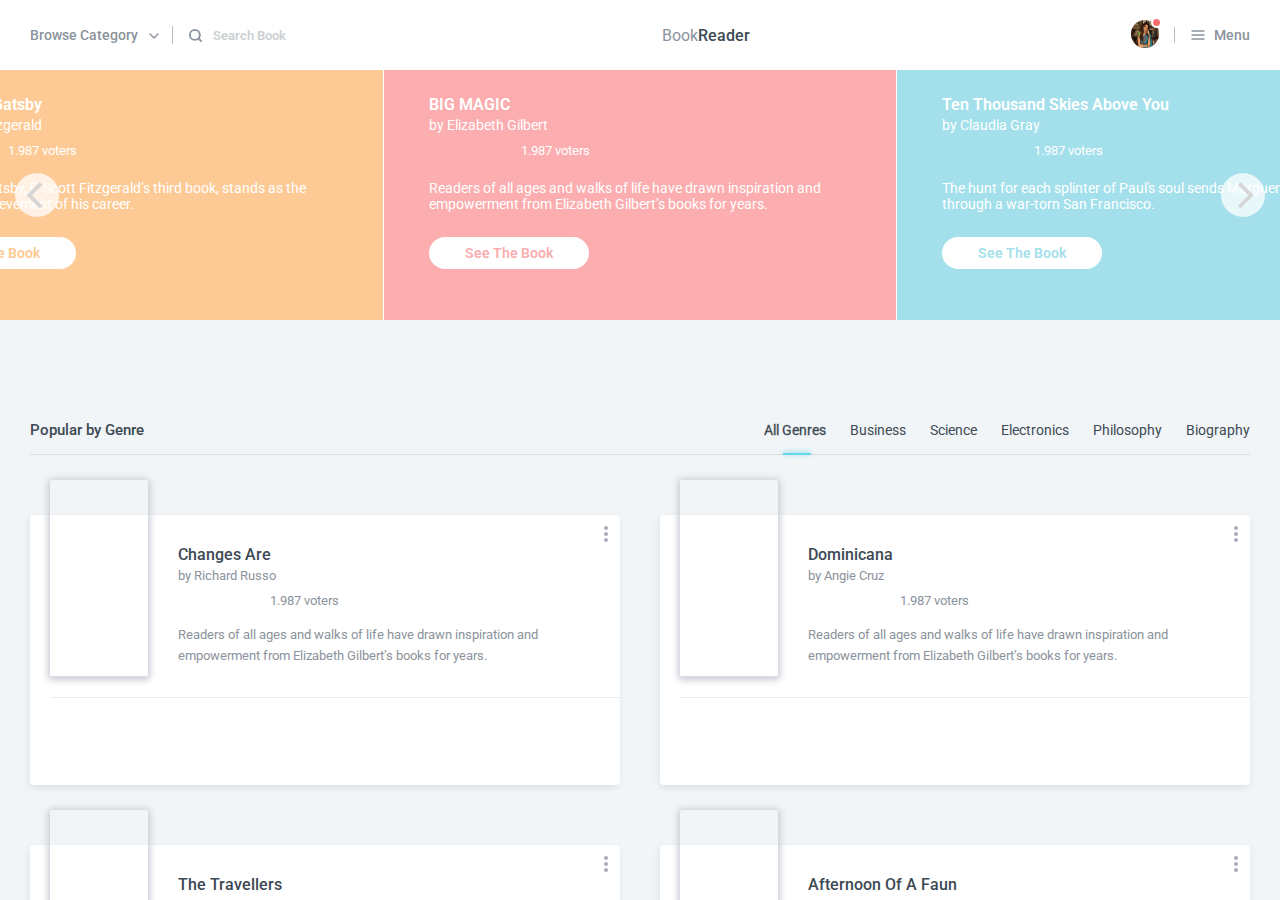
==== commit 838f9055: "fourth commit" ====
--- a/index.html
+++ b/index.html
@@ -33,354 +33,356 @@
 				</div>
 			</div>
 		</div>
-		<div class="book-slide">
-			<div class="book js-flickity" data-flickity-options='{ "wrapAround": true }'>
-				<div class="book-cell">
-					<div class="book-img">
-						<img src="https://images-na.ssl-images-amazon.com/images/I/81WcnNQ-TBL.jpg" alt="" class="book-photo">
-					</div>
-					<div class="book-content">
-						<div class="book-title">BIG MAGIC</div>
-						<div class="book-author">by Elizabeth Gilbert</div>
-						<div class="rate">
-							<fieldset class="rating">
-								<input type="checkbox" id="star5" name="rating" value="5" />
-								<label class="full" for="star5"></label>
-								<input type="checkbox" id="star4" name="rating" value="4" />
-								<label class="full" for="star4"></label>
-								<input type="checkbox" id="star3" name="rating" value="3" />
-								<label class="full" for="star3"></label>
-								<input type="checkbox" id="star2" name="rating" value="2" />
-								<label class="full" for="star2"></label>
-								<input type="checkbox" id="star1" name="rating" value="1" />
-								<label class="full" for="star1"></label>
-							</fieldset>
-							<span class="book-voters">1.987 voters</span>
-						</div>
-						<div class="book-sum">Readers of all ages and walks of life have drawn inspiration and empowerment from Elizabeth Gilbert’s books for years. </div>
-						<div class="book-see">See The Book</div>
-					</div>
-				</div>
-
-
-				<div class="book-cell">
-					<div class="book-img">
-						<img src="https://i.pinimg.com/originals/a8/b9/ff/a8b9ff74ed0f3efd97e09a7a0447f892.jpg" alt="" class="book-photo">
-					</div>
-					<div class="book-content">
-						<div class="book-title">Ten Thousand Skies Above You</div>
-						<div class="book-author">by Claudia Gray</div>
-						<div class="rate">
-							<fieldset class="rating blue">
-								<input type="checkbox" id="star6" name="rating" value="5" />
-								<label class="full1" for="star6"></label>
-								<input type="checkbox" id="star7" name="rating" value="4" />
-								<label class="full1" for="star7"></label>
-								<input type="checkbox" id="star8" name="rating" value="3" />
-								<label class="full1" for="star8"></label>
-								<input type="checkbox" id="star9" name="rating" value="2" />
-								<label class="full1" for="star9"></label>
-								<input type="checkbox" id="star10" name="rating" value="1" />
-								<label class="full1" for="star10"></label>
-							</fieldset>
-							<span class="book-voters">1.987 voters</span>
-						</div>
-						<div class="book-sum">The hunt for each splinter of Paul's soul sends Marguerite racing through a war-torn San Francisco.</div>
-						<div class="book-see book-blue">See The Book</div>
-					</div>
-				</div>
-
-
-				<div class="book-cell">
-					<div class="book-img">
-						<img src="https://www.abebooks.com/blog/wp-content/uploads/2016/08/10.jpg" alt="" class="book-photo">
-					</div>
-					<div class="book-content">
-						<div class="book-title">A Tale For The Time Being</div>
-						<div class="book-author">by Ruth Ozeki</div>
-						<div class="rate">
-							<fieldset class="rating purple">
-								<input type="checkbox" id="star11" name="rating" value="5" />
-								<label class="full" for="star11"></label>
-								<input type="checkbox" id="star12" name="rating" value="4" />
-								<label class="full" for="star12"></label>
-								<input type="checkbox" id="star13" name="rating" value="3" />
-								<label class="full" for="star13"></label>
-								<input type="checkbox" id="star14" name="rating" value="2" />
-								<label class="full" for="star14"></label>
-								<input type="checkbox" id="star15" name="rating" value="1" />
-								<label class="full" for="star15"></label>
-							</fieldset>
-							<span class="book-voters">1.987 voters</span>
-						</div>
-						<div class="book-sum">In Tokyo, sixteen-year-old Nao has decided there’s only one escape from her aching loneliness and her classmates’ bullying.</div>
-						<div class="book-see book-pink">See The Book</div>
-					</div>
-				</div>
-
-
-				<div class="book-cell">
-					<div class="book-img">
-						<img src="https://images-na.ssl-images-amazon.com/images/I/81af+MCATTL.jpg" alt="" class="book-photo">
-					</div>
-					<div class="book-content">
-						<div class="book-title">The Great Gatsby</div>
-						<div class="book-author">by F.Scott Fitzgerald</div>
-						<div class="rate">
-							<fieldset class="rating yellow">
-								<input type="checkbox" id="star16" name="rating" value="5" />
-								<label class="full" for="star16"></label>
-								<input type="checkbox" id="star17" name="rating" value="4" />
-								<label class="full" for="star17"></label>
-								<input type="checkbox" id="star18" name="rating" value="3" />
-								<label class="full" for="star18"></label>
-								<input type="checkbox" id="star19" name="rating" value="2" />
-								<label class="full" for="star19"></label>
-								<input type="checkbox" id="star20" name="rating" value="1" />
-								<label class="full" for="star20"></label>
-							</fieldset>
-							<span class="book-voters">1.987 voters</span>
-						</div>
-						<div class="book-sum">The Great Gatsby, F. Scott Fitzgerald’s third book, stands as the supreme achievement of his career.</div>
-						<div class="book-see book-yellow">See The Book</div>
-					</div>
-				</div>
-				<!-- next book cell comes here -->
-
-			</div>
-		</div>   
-		<div class="book_content">
-			<div class="popular-books">
-				<!-- menubar for books  -->
-				<div class="main-menu">
-					<div class="genre">Popular by Genre</div>
-					<div class="book-types">
-						<a href="#" class="book-type active"> All Genres</a>
-						<a href="#" class="book-type"> Business</a>
-						<a href="#" class="book-type"> Science</a>
-						<a href="#" class="book-type"> Fiction</a>
-						<a href="#" class="book-type"> Philosophy</a>
-						<a href="#" class="book-type"> Biography</a>
-					</div>
-				</div>
-				<div class="book-cards">
-					<div class="book-card">
-						<div class="content-wrapper">
-							<img src="https://imagesvc.meredithcorp.io/v3/mm/image?url=https%3A%2F%2Fstatic.onecms.io%2Fwp-content%2Fuploads%2Fsites%2F6%2F2019%2F07%2Fchances-are-1-2000.jpg&q=85" alt="" class="book-card-img">
-							<div class="card-content">
-								<div class="book-name">Changes Are</div>
-								<div class="book-by">by Richard Russo</div>
+		<div class="page_main_content">
+			<div class="book-slide">
+				<div class="book js-flickity" data-flickity-options='{ "wrapAround": true }'>
+					<div class="book-cell">
+						<div class="book-img">
+							<img src="https://images-na.ssl-images-amazon.com/images/I/81WcnNQ-TBL.jpg" alt="" class="book-photo">
+						</div>
+						<div class="book-content">
+							<div class="book-title">BIG MAGIC</div>
+							<div class="book-author">by Elizabeth Gilbert</div>
+							<div class="rate">
+								<fieldset class="rating">
+									<input type="checkbox" id="star5" name="rating" value="5" />
+									<label class="full" for="star5"></label>
+									<input type="checkbox" id="star4" name="rating" value="4" />
+									<label class="full" for="star4"></label>
+									<input type="checkbox" id="star3" name="rating" value="3" />
+									<label class="full" for="star3"></label>
+									<input type="checkbox" id="star2" name="rating" value="2" />
+									<label class="full" for="star2"></label>
+									<input type="checkbox" id="star1" name="rating" value="1" />
+									<label class="full" for="star1"></label>
+								</fieldset>
+								<span class="book-voters">1.987 voters</span>
+							</div>
+							<div class="book-sum">Readers of all ages and walks of life have drawn inspiration and empowerment from Elizabeth Gilbert’s books for years. </div>
+							<div class="book-see">See The Book</div>
+						</div>
+					</div>
+
+
+					<div class="book-cell">
+						<div class="book-img">
+							<img src="https://i.pinimg.com/originals/a8/b9/ff/a8b9ff74ed0f3efd97e09a7a0447f892.jpg" alt="" class="book-photo">
+						</div>
+						<div class="book-content">
+							<div class="book-title">Ten Thousand Skies Above You</div>
+							<div class="book-author">by Claudia Gray</div>
+							<div class="rate">
+								<fieldset class="rating blue">
+									<input type="checkbox" id="star6" name="rating" value="5" />
+									<label class="full1" for="star6"></label>
+									<input type="checkbox" id="star7" name="rating" value="4" />
+									<label class="full1" for="star7"></label>
+									<input type="checkbox" id="star8" name="rating" value="3" />
+									<label class="full1" for="star8"></label>
+									<input type="checkbox" id="star9" name="rating" value="2" />
+									<label class="full1" for="star9"></label>
+									<input type="checkbox" id="star10" name="rating" value="1" />
+									<label class="full1" for="star10"></label>
+								</fieldset>
+								<span class="book-voters">1.987 voters</span>
+							</div>
+							<div class="book-sum">The hunt for each splinter of Paul's soul sends Marguerite racing through a war-torn San Francisco.</div>
+							<div class="book-see book-blue">See The Book</div>
+						</div>
+					</div>
+
+
+					<div class="book-cell">
+						<div class="book-img">
+							<img src="https://www.abebooks.com/blog/wp-content/uploads/2016/08/10.jpg" alt="" class="book-photo">
+						</div>
+						<div class="book-content">
+							<div class="book-title">A Tale For The Time Being</div>
+							<div class="book-author">by Ruth Ozeki</div>
+							<div class="rate">
+								<fieldset class="rating purple">
+									<input type="checkbox" id="star11" name="rating" value="5" />
+									<label class="full" for="star11"></label>
+									<input type="checkbox" id="star12" name="rating" value="4" />
+									<label class="full" for="star12"></label>
+									<input type="checkbox" id="star13" name="rating" value="3" />
+									<label class="full" for="star13"></label>
+									<input type="checkbox" id="star14" name="rating" value="2" />
+									<label class="full" for="star14"></label>
+									<input type="checkbox" id="star15" name="rating" value="1" />
+									<label class="full" for="star15"></label>
+								</fieldset>
+								<span class="book-voters">1.987 voters</span>
+							</div>
+							<div class="book-sum">In Tokyo, sixteen-year-old Nao has decided there’s only one escape from her aching loneliness and her classmates’ bullying.</div>
+							<div class="book-see book-pink">See The Book</div>
+						</div>
+					</div>
+
+
+					<div class="book-cell">
+						<div class="book-img">
+							<img src="https://images-na.ssl-images-amazon.com/images/I/81af+MCATTL.jpg" alt="" class="book-photo">
+						</div>
+						<div class="book-content">
+							<div class="book-title">The Great Gatsby</div>
+							<div class="book-author">by F.Scott Fitzgerald</div>
+							<div class="rate">
+								<fieldset class="rating yellow">
+									<input type="checkbox" id="star16" name="rating" value="5" />
+									<label class="full" for="star16"></label>
+									<input type="checkbox" id="star17" name="rating" value="4" />
+									<label class="full" for="star17"></label>
+									<input type="checkbox" id="star18" name="rating" value="3" />
+									<label class="full" for="star18"></label>
+									<input type="checkbox" id="star19" name="rating" value="2" />
+									<label class="full" for="star19"></label>
+									<input type="checkbox" id="star20" name="rating" value="1" />
+									<label class="full" for="star20"></label>
+								</fieldset>
+								<span class="book-voters">1.987 voters</span>
+							</div>
+							<div class="book-sum">The Great Gatsby, F. Scott Fitzgerald’s third book, stands as the supreme achievement of his career.</div>
+							<div class="book-see book-yellow">See The Book</div>
+						</div>
+					</div>
+					<!-- next book cell comes here -->
+
+				</div>
+			</div>   
+			<div class="book_content">
+				<div class="popular-books">
+					<!-- menubar for books  -->
+					<div class="main-menu">
+						<div class="genre">Popular by Genre</div>
+						<div class="book-types">
+							<a href="#" class="book-type active"> All Genres</a>
+							<a href="#" class="book-type"> Business</a>
+							<a href="#" class="book-type"> Science</a>
+							<a href="#" class="book-type"> Electronics</a>
+							<a href="#" class="book-type"> Philosophy</a>
+							<a href="#" class="book-type"> Biography</a>
+						</div>
+					</div>
+					<div class="book-cards">
+						<div class="book-card">
+							<div class="content-wrapper">
+								<img src="https://imagesvc.meredithcorp.io/v3/mm/image?url=https%3A%2F%2Fstatic.onecms.io%2Fwp-content%2Fuploads%2Fsites%2F6%2F2019%2F07%2Fchances-are-1-2000.jpg&q=85" alt="" class="book-card-img">
+								<div class="card-content">
+									<div class="book-name">Changes Are</div>
+									<div class="book-by">by Richard Russo</div>
+									<div class="rate">
+										<fieldset class="rating book-rate">
+											<input type="checkbox" id="star-c1" name="rating" value="5">
+											<label class="full" for="star-c1"></label>
+											<input type="checkbox" id="star-c2" name="rating" value="4">
+											<label class="full" for="star-c2"></label>
+											<input type="checkbox" id="star-c3" name="rating" value="3">
+											<label class="full" for="star-c3"></label>
+											<input type="checkbox" id="star-c4" name="rating" value="2">
+											<label class="full" for="star-c4"></label>
+											<input type="checkbox" id="star-c5" name="rating" value="1">
+											<label class="full" for="star-c5"></label>
+										</fieldset>
+										<span class="book-voters card-vote">1.987 voters</span>
+									</div>
+									<div class="book-sum card-sum">Readers of all ages and walks of life have drawn inspiration and empowerment from Elizabeth Gilbert’s books for years. </div>
+								</div>
+							</div>
+							<!-- <div class="likes">
+								<div class="like-profile">
+									<img src="https://randomuser.me/api/portraits/women/63.jpg" alt="" class="like-img">
+								</div>
+								<div class="like-profile">
+									<img src="https://pbs.twimg.com/profile_images/2452384114/noplz47r59v1uxvyg8ku.png" alt="" class="like-img">
+								</div>
+								<div class="like-profile">
+									<img src="https://images.unsplash.com/photo-1535713875002-d1d0cf377fde?ixlib=rb-1.2.1&ixid=eyJhcHBfaWQiOjEyMDd9&auto=format&fit=crop&w=1400&q=80" alt="" class="like-img">
+								</div>
+								<div class="like-name"><span>Samantha William</span> and<span> 2 other friends</span> like this</div>
+							</div> -->
+						</div>
+						<div class="book-card">
+							<div class="content-wrapper">
+								<img src="https://images-na.ssl-images-amazon.com/images/I/7167iiDUeAL.jpg" alt="" class="book-card-img">
+								<div class="card-content">
+									<div class="book-name">Dominicana</div>
+									<div class="book-by">by Angie Cruz</div>
+									<div class="rate">
+										<fieldset class="rating book-rate">
+										<input type="checkbox" id="star-c6" name="rating" value="5">
+											<label class="full" for="star-c6"></label>
+											<input type="checkbox" id="star-c7" name="rating" value="4">
+											<label class="full" for="star-c7"></label>
+											<input type="checkbox" id="star-c8" name="rating" value="3">
+											<label class="full" for="star-c8"></label>
+											<input type="checkbox" id="star-c9" name="rating" value="2">
+											<label class="full" for="star-c9"></label>
+											<input type="checkbox" id="star-c10" name="rating" value="1">
+											<label class="full" for="star-c10"></label>
+										</fieldset>
+										<span class="book-voters card-vote">1.987 voters</span>
+									</div>
+									<div class="book-sum card-sum">Readers of all ages and walks of life have drawn inspiration and empowerment from Elizabeth Gilbert’s books for years. </div>
+								</div>
+							</div>
+						</div>
+						<div class="book-card">
+							<div class="content-wrapper">
+								<img src="https://assets.fontsinuse.com/static/use-media-items/95/94294/full-2000x3056/5d56c6b1/cg%201.jpeg?resolution=0" alt="" class="book-card-img">
+								<div class="card-content">
+								<div class="book-name">The Travellers</div>
+								<div class="book-by">by Regina Porter</div>
 								<div class="rate">
 									<fieldset class="rating book-rate">
-										<input type="checkbox" id="star-c1" name="rating" value="5">
-										<label class="full" for="star-c1"></label>
-										<input type="checkbox" id="star-c2" name="rating" value="4">
-										<label class="full" for="star-c2"></label>
-										<input type="checkbox" id="star-c3" name="rating" value="3">
-										<label class="full" for="star-c3"></label>
-										<input type="checkbox" id="star-c4" name="rating" value="2">
-										<label class="full" for="star-c4"></label>
-										<input type="checkbox" id="star-c5" name="rating" value="1">
-										<label class="full" for="star-c5"></label>
+										<input type="checkbox" id="star-c11" name="rating" value="5">
+										<label class="full" for="star-c11"></label>
+										<input type="checkbox" id="star-c12" name="rating" value="4">
+										<label class="full" for="star-c12"></label>
+										<input type="checkbox" id="star-c13" name="rating" value="3">
+										<label class="full" for="star-c13"></label>
+										<input type="checkbox" id="star-c14" name="rating" value="2">
+										<label class="full" for="star-c14"></label>
+										<input type="checkbox" id="star-c15" name="rating" value="1">
+										<label class="full" for="star-c15"></label>
 									</fieldset>
 									<span class="book-voters card-vote">1.987 voters</span>
 								</div>
 								<div class="book-sum card-sum">Readers of all ages and walks of life have drawn inspiration and empowerment from Elizabeth Gilbert’s books for years. </div>
-							</div>
-						</div>
-						<!-- <div class="likes">
-							<div class="like-profile">
-								<img src="https://randomuser.me/api/portraits/women/63.jpg" alt="" class="like-img">
-							</div>
-							<div class="like-profile">
-								<img src="https://pbs.twimg.com/profile_images/2452384114/noplz47r59v1uxvyg8ku.png" alt="" class="like-img">
-							</div>
-							<div class="like-profile">
-								<img src="https://images.unsplash.com/photo-1535713875002-d1d0cf377fde?ixlib=rb-1.2.1&ixid=eyJhcHBfaWQiOjEyMDd9&auto=format&fit=crop&w=1400&q=80" alt="" class="like-img">
-							</div>
-							<div class="like-name"><span>Samantha William</span> and<span> 2 other friends</span> like this</div>
-						</div> -->
-					</div>
-					<div class="book-card">
-						<div class="content-wrapper">
-							<img src="https://images-na.ssl-images-amazon.com/images/I/7167iiDUeAL.jpg" alt="" class="book-card-img">
-							<div class="card-content">
-								<div class="book-name">Dominicana</div>
-								<div class="book-by">by Angie Cruz</div>
+								</div>
+							</div>
+						</div>
+						<div class="book-card">
+							<div class="content-wrapper">
+							<img src="https://images-na.ssl-images-amazon.com/images/I/91M4E+SURUL.jpg" alt="" class="book-card-img">
+								<div class="card-content">
+								<div class="book-name">Afternoon Of A Faun</div>
+								<div class="book-by">by James Lasdun</div>
 								<div class="rate">
 									<fieldset class="rating book-rate">
-									<input type="checkbox" id="star-c6" name="rating" value="5">
-										<label class="full" for="star-c6"></label>
-										<input type="checkbox" id="star-c7" name="rating" value="4">
-										<label class="full" for="star-c7"></label>
-										<input type="checkbox" id="star-c8" name="rating" value="3">
-										<label class="full" for="star-c8"></label>
-										<input type="checkbox" id="star-c9" name="rating" value="2">
-										<label class="full" for="star-c9"></label>
-										<input type="checkbox" id="star-c10" name="rating" value="1">
-										<label class="full" for="star-c10"></label>
+										<input type="checkbox" id="star-c16" name="rating" value="5">
+										<label class="full" for="star-c16"></label>
+										<input type="checkbox" id="star-c17" name="rating" value="4">
+										<label class="full" for="star-c17"></label>
+										<input type="checkbox" id="star-18" name="rating" value="3">
+										<label class="full" for="star-c18"></label>
+										<input type="checkbox" id="star-c19" name="rating" value="2">
+										<label class="full" for="star-c19"></label>
+										<input type="checkbox" id="star-c20" name="rating" value="1">
+										<label class="full" for="star-c20"></label>
 									</fieldset>
 									<span class="book-voters card-vote">1.987 voters</span>
 								</div>
 								<div class="book-sum card-sum">Readers of all ages and walks of life have drawn inspiration and empowerment from Elizabeth Gilbert’s books for years. </div>
-							</div>
-						</div>
-					</div>
-					<div class="book-card">
-						<div class="content-wrapper">
-							<img src="https://assets.fontsinuse.com/static/use-media-items/95/94294/full-2000x3056/5d56c6b1/cg%201.jpeg?resolution=0" alt="" class="book-card-img">
-							<div class="card-content">
-							<div class="book-name">The Travellers</div>
-							<div class="book-by">by Regina Porter</div>
-							<div class="rate">
-								<fieldset class="rating book-rate">
-									<input type="checkbox" id="star-c11" name="rating" value="5">
-									<label class="full" for="star-c11"></label>
-									<input type="checkbox" id="star-c12" name="rating" value="4">
-									<label class="full" for="star-c12"></label>
-									<input type="checkbox" id="star-c13" name="rating" value="3">
-									<label class="full" for="star-c13"></label>
-									<input type="checkbox" id="star-c14" name="rating" value="2">
-									<label class="full" for="star-c14"></label>
-									<input type="checkbox" id="star-c15" name="rating" value="1">
-									<label class="full" for="star-c15"></label>
-								</fieldset>
-								<span class="book-voters card-vote">1.987 voters</span>
-							</div>
-							<div class="book-sum card-sum">Readers of all ages and walks of life have drawn inspiration and empowerment from Elizabeth Gilbert’s books for years. </div>
-							</div>
-						</div>
-					</div>
-					<div class="book-card">
-						<div class="content-wrapper">
-						<img src="https://images-na.ssl-images-amazon.com/images/I/91M4E+SURUL.jpg" alt="" class="book-card-img">
-							<div class="card-content">
-							<div class="book-name">Afternoon Of A Faun</div>
-							<div class="book-by">by James Lasdun</div>
-							<div class="rate">
-								<fieldset class="rating book-rate">
-									<input type="checkbox" id="star-c16" name="rating" value="5">
-									<label class="full" for="star-c16"></label>
-									<input type="checkbox" id="star-c17" name="rating" value="4">
-									<label class="full" for="star-c17"></label>
-									<input type="checkbox" id="star-18" name="rating" value="3">
-									<label class="full" for="star-c18"></label>
-									<input type="checkbox" id="star-c19" name="rating" value="2">
-									<label class="full" for="star-c19"></label>
-									<input type="checkbox" id="star-c20" name="rating" value="1">
-									<label class="full" for="star-c20"></label>
-								</fieldset>
-								<span class="book-voters card-vote">1.987 voters</span>
-							</div>
-							<div class="book-sum card-sum">Readers of all ages and walks of life have drawn inspiration and empowerment from Elizabeth Gilbert’s books for years. </div>
-							</div>
-						</div>
-					</div>
-					<div class="book-card">
-						<div class="content-wrapper">
-							<img src="https://images-na.ssl-images-amazon.com/images/I/61OTY2-4anL.jpg" alt="" class="book-card-img">
-							<div class="card-content">
-								<div class="book-name">Flash Count Diary</div>
-								<div class="book-by">by Darcey Steinke</div>
-								<div class="rate">
-									<fieldset class="rating book-rate">
-										<input type="checkbox" id="star-c21" name="rating" value="5">
-										<label class="full" for="star-c21"></label>
-										<input type="checkbox" id="star-c22" name="rating" value="4">
-										<label class="full" for="star-c22"></label>
-										<input type="checkbox" id="star-c23" name="rating" value="3">
-										<label class="full" for="star-c23"></label>
-										<input type="checkbox" id="star-c24" name="rating" value="2">
-										<label class="full" for="star-c24"></label>
-										<input type="checkbox" id="star-c25" name="rating" value="1">
-										<label class="full" for="star-c25"></label>
-									</fieldset>
-									<span class="book-voters card-vote">1.987 voters</span>
-								</div>
-								<div class="book-sum card-sum">Readers of all ages and walks of life have drawn inspiration and empowerment from Elizabeth Gilbert’s books for years. </div>
-							</div>
-						</div>
-					</div>
-					<div class="book-card">
-						<div class="content-wrapper">
-							<img src="https://images-na.ssl-images-amazon.com/images/I/61Vc+xM23GL.jpg" alt="" class="book-card-img">
-							<div class="card-content">
-								<div class="book-name">Picnic Comma Lightning</div>
-								<div class="book-by">by Lucy Parker</div>
-								<div class="rate">
-									<fieldset class="rating book-rate">
-										<input type="checkbox" id="star-c1" name="rating" value="5">
-										<label class="full" for="star-c1"></label>
-										<input type="checkbox" id="star-c2" name="rating" value="4">
-										<label class="full" for="star-c2"></label>
-										<input type="checkbox" id="star-c3" name="rating" value="3">
-										<label class="full" for="star-c3"></label>
-										<input type="checkbox" id="star-c4" name="rating" value="2">
-										<label class="full" for="star-c4"></label>
-										<input type="checkbox" id="star-c5" name="rating" value="1">
-										<label class="full" for="star-c5"></label>
-									</fieldset>
-									<span class="book-voters card-vote">1.987 voters</span>
-								</div>
-								<div class="book-sum card-sum">Readers of all ages and walks of life have drawn inspiration and empowerment from Elizabeth Gilbert’s books for years. </div>
-							</div>
-						</div>
-					</div>
-
-					<div class="book-card">
-						<div class="content-wrapper">
-							<img src="https://prodimage.images-bn.com/pimages/9780525655633_p0_v5_s1200x630.jpg" alt="" class="book-card-img">
-							<div class="card-content">
-								<div class="book-name">Very Nica</div>
-								<div class="book-by">by Lucy Parker</div>
-								<div class="rate">
-									<fieldset class="rating book-rate">
-										<input type="checkbox" id="star-c1" name="rating" value="5">
-										<label class="full" for="star-c1"></label>
-										<input type="checkbox" id="star-c2" name="rating" value="4">
-										<label class="full" for="star-c2"></label>
-										<input type="checkbox" id="star-c3" name="rating" value="3">
-										<label class="full" for="star-c3"></label>
-										<input type="checkbox" id="star-c4" name="rating" value="2">
-										<label class="full" for="star-c4"></label>
-										<input type="checkbox" id="star-c5" name="rating" value="1">
-										<label class="full" for="star-c5"></label>
-									</fieldset>
-									<span class="book-voters card-vote">1.987 voters</span>
-								</div>
-								<div class="book-sum card-sum">Readers of all ages and walks of life have drawn inspiration and empowerment from Elizabeth Gilbert’s books for years. </div>
-							</div>
-						</div>
-					</div>
-
-					<div class="book-card">
-						<div class="content-wrapper">
-							<img src="https://images-na.ssl-images-amazon.com/images/I/71PL7BiZ5NL.jpg" alt="" class="book-card-img">
-							<div class="card-content">
-								<div class="book-name">Stay And Fight</div>
-								<div class="book-by">by Lucy Parker</div>
-								<div class="rate">
-									<fieldset class="rating book-rate">
-										<input type="checkbox" id="star-c1" name="rating" value="5">
-										<label class="full" for="star-c1"></label>
-										<input type="checkbox" id="star-c2" name="rating" value="4">
-										<label class="full" for="star-c2"></label>
-										<input type="checkbox" id="star-c3" name="rating" value="3">
-										<label class="full" for="star-c3"></label>
-										<input type="checkbox" id="star-c4" name="rating" value="2">
-										<label class="full" for="star-c4"></label>
-										<input type="checkbox" id="star-c5" name="rating" value="1">
-										<label class="full" for="star-c5"></label>
-									</fieldset>
-									<span class="book-voters card-vote">1.987 voters</span>
-								</div>
-								<div class="book-sum card-sum">Readers of all ages and walks of life have drawn inspiration and empowerment from Elizabeth Gilbert’s books for years. </div>
-							</div>
-						</div>
-					</div>
-				</div>
+								</div>
+							</div>
+						</div>
+						<div class="book-card">
+							<div class="content-wrapper">
+								<img src="https://images-na.ssl-images-amazon.com/images/I/61OTY2-4anL.jpg" alt="" class="book-card-img">
+								<div class="card-content">
+									<div class="book-name">Flash Count Diary</div>
+									<div class="book-by">by Darcey Steinke</div>
+									<div class="rate">
+										<fieldset class="rating book-rate">
+											<input type="checkbox" id="star-c21" name="rating" value="5">
+											<label class="full" for="star-c21"></label>
+											<input type="checkbox" id="star-c22" name="rating" value="4">
+											<label class="full" for="star-c22"></label>
+											<input type="checkbox" id="star-c23" name="rating" value="3">
+											<label class="full" for="star-c23"></label>
+											<input type="checkbox" id="star-c24" name="rating" value="2">
+											<label class="full" for="star-c24"></label>
+											<input type="checkbox" id="star-c25" name="rating" value="1">
+											<label class="full" for="star-c25"></label>
+										</fieldset>
+										<span class="book-voters card-vote">1.987 voters</span>
+									</div>
+									<div class="book-sum card-sum">Readers of all ages and walks of life have drawn inspiration and empowerment from Elizabeth Gilbert’s books for years. </div>
+								</div>
+							</div>
+						</div>
+						<div class="book-card">
+							<div class="content-wrapper">
+								<img src="https://images-na.ssl-images-amazon.com/images/I/61Vc+xM23GL.jpg" alt="" class="book-card-img">
+								<div class="card-content">
+									<div class="book-name">Picnic Comma Lightning</div>
+									<div class="book-by">by Lucy Parker</div>
+									<div class="rate">
+										<fieldset class="rating book-rate">
+											<input type="checkbox" id="star-c1" name="rating" value="5">
+											<label class="full" for="star-c1"></label>
+											<input type="checkbox" id="star-c2" name="rating" value="4">
+											<label class="full" for="star-c2"></label>
+											<input type="checkbox" id="star-c3" name="rating" value="3">
+											<label class="full" for="star-c3"></label>
+											<input type="checkbox" id="star-c4" name="rating" value="2">
+											<label class="full" for="star-c4"></label>
+											<input type="checkbox" id="star-c5" name="rating" value="1">
+											<label class="full" for="star-c5"></label>
+										</fieldset>
+										<span class="book-voters card-vote">1.987 voters</span>
+									</div>
+									<div class="book-sum card-sum">Readers of all ages and walks of life have drawn inspiration and empowerment from Elizabeth Gilbert’s books for years. </div>
+								</div>
+							</div>
+						</div>
+
+						<div class="book-card">
+							<div class="content-wrapper">
+								<img src="https://prodimage.images-bn.com/pimages/9780525655633_p0_v5_s1200x630.jpg" alt="" class="book-card-img">
+								<div class="card-content">
+									<div class="book-name">Very Nica</div>
+									<div class="book-by">by Lucy Parker</div>
+									<div class="rate">
+										<fieldset class="rating book-rate">
+											<input type="checkbox" id="star-c1" name="rating" value="5">
+											<label class="full" for="star-c1"></label>
+											<input type="checkbox" id="star-c2" name="rating" value="4">
+											<label class="full" for="star-c2"></label>
+											<input type="checkbox" id="star-c3" name="rating" value="3">
+											<label class="full" for="star-c3"></label>
+											<input type="checkbox" id="star-c4" name="rating" value="2">
+											<label class="full" for="star-c4"></label>
+											<input type="checkbox" id="star-c5" name="rating" value="1">
+											<label class="full" for="star-c5"></label>
+										</fieldset>
+										<span class="book-voters card-vote">1.987 voters</span>
+									</div>
+									<div class="book-sum card-sum">Readers of all ages and walks of life have drawn inspiration and empowerment from Elizabeth Gilbert’s books for years. </div>
+								</div>
+							</div>
+						</div>
+
+						<div class="book-card">
+							<div class="content-wrapper">
+								<img src="https://images-na.ssl-images-amazon.com/images/I/71PL7BiZ5NL.jpg" alt="" class="book-card-img">
+								<div class="card-content">
+									<div class="book-name">Stay And Fight</div>
+									<div class="book-by">by Lucy Parker</div>
+									<div class="rate">
+										<fieldset class="rating book-rate">
+											<input type="checkbox" id="star-c1" name="rating" value="5">
+											<label class="full" for="star-c1"></label>
+											<input type="checkbox" id="star-c2" name="rating" value="4">
+											<label class="full" for="star-c2"></label>
+											<input type="checkbox" id="star-c3" name="rating" value="3">
+											<label class="full" for="star-c3"></label>
+											<input type="checkbox" id="star-c4" name="rating" value="2">
+											<label class="full" for="star-c4"></label>
+											<input type="checkbox" id="star-c5" name="rating" value="1">
+											<label class="full" for="star-c5"></label>
+										</fieldset>
+										<span class="book-voters card-vote">1.987 voters</span>
+									</div>
+									<div class="book-sum card-sum">Readers of all ages and walks of life have drawn inspiration and empowerment from Elizabeth Gilbert’s books for years. </div>
+								</div>
+							</div>
+						</div>
+					</div>
+				</div>
+
 			</div>
-
 		</div>
 	</div>
 </body>
--- a/css/style.css
+++ b/css/style.css
@@ -47,8 +47,7 @@
   height: 100vh;
   background-color: var(--page-bg-color);
   margin: 0 auto;
-  overflow-y:auto;
-  overflow-x: hidden;
+  overflow:hidden;
   box-shadow: 0px 2px 50px 10px rgba(0, 0, 0, 0.21);
 }
 
@@ -158,6 +157,11 @@
 }
 /* -------------------------------------------------------- */
 
+.page_main_content{
+  overflow-x: hidden;
+  overflow-y: auto;
+}
+
 /*----------------------- book-slide -----------------------*/
 
 .book-slide {
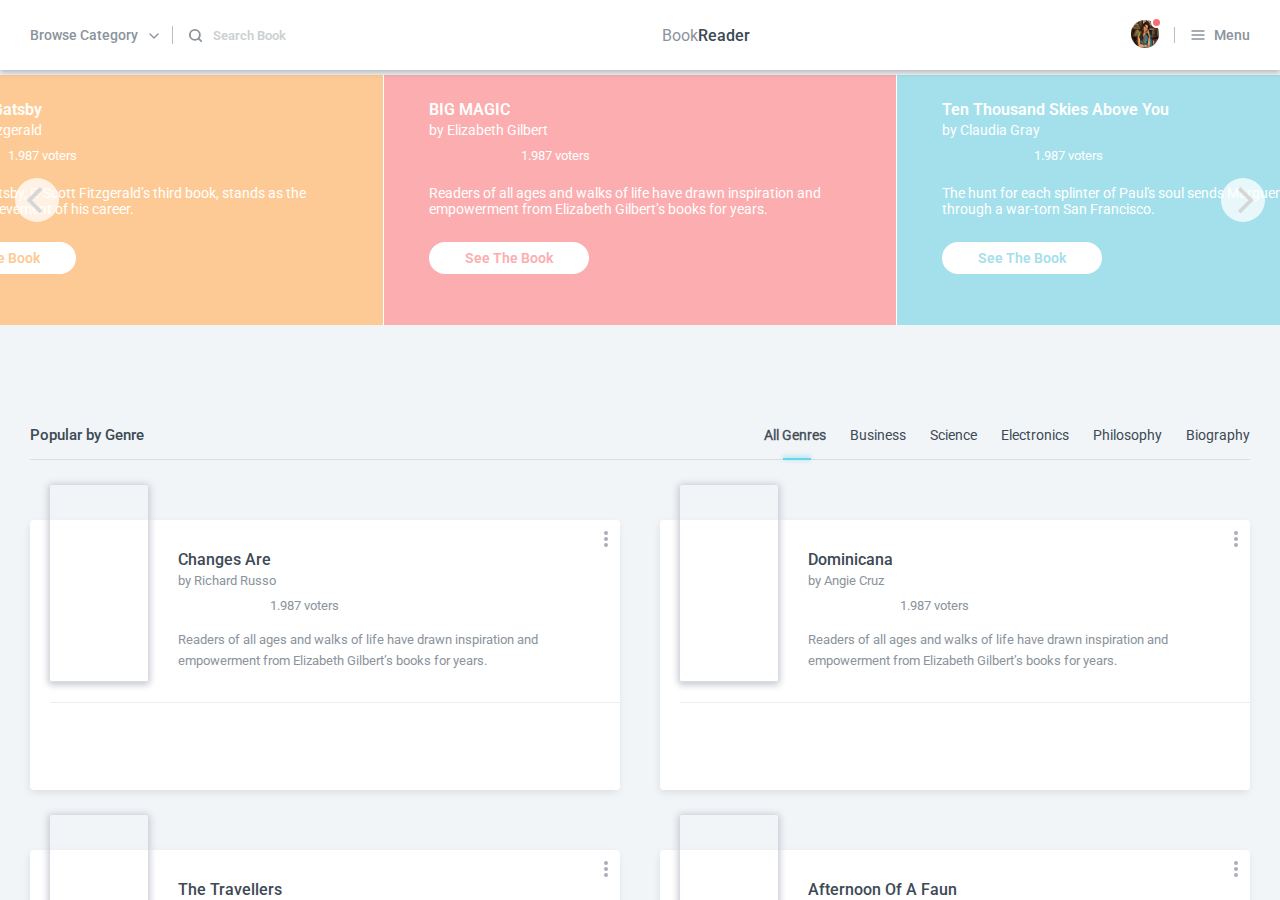
==== commit b47e931c: "sixth commit" ====
--- a/index.html
+++ b/index.html
@@ -33,7 +33,7 @@
 				</div>
 			</div>
 		</div>
-		<div class="page_main_content">
+		<div class="page_main_content" id="main_body">
 			<div class="book-slide">
 				<div class="book js-flickity" data-flickity-options='{ "wrapAround": true }'>
 					<div class="book-cell">
@@ -384,6 +384,11 @@
 
 			</div>
 		</div>
+		<div class="pdf_reader" id="pdf_reader">
+			<embed src= "pdf/machine_learning_with_python_tutorial.pdf" type="application/pdf" width= "100%" height= "100%">
+		</div>
+		
 	</div>
+	<script src="js/script.js"></script>	
 </body>
 </html>--- a/css/style.css
+++ b/css/style.css
@@ -64,15 +64,8 @@
   justify-content: space-between;
   flex-shrink: 0;
   transition: all 0.5s linear;
-}
-
-
-.header.fixed {
-  position: fixed !important;
-  top: 0;
-  width: 100%;
-  z-index:9999;
-  transition: all 0.5s linear;
+  box-shadow: 0 3px 5px rgba(57, 63, 72, 0.3);
+  z-index: 9999;
 }
 
 .search-bar {
@@ -166,6 +159,7 @@
 
 .book-slide {
   width: 100%;
+  margin-top: 5px;
 }
 
 .book {
@@ -623,29 +617,13 @@
   border-radius: 50%;
   margin-left: auto;
 }
-/* 
-.like-profile {
-  margin-top: 8px;
-}
-.like-profile + .like-profile {
-  margin-left: -5px;
-}
-
-.like-img {
-  border-radius: 50%;
-  width: 28px;
-  -o-object-fit: cover;
-     object-fit: cover;
-  border: 2px solid #fff;
-}
-
-.like-name {
-  font-size: 13px;
-  margin-left: 15px;
-  text-overflow: ellipsis;
-  overflow: hidden;
-  white-space: nowrap;
-}
-.like-name span {
-  font-weight: 600;
-} */
+
+/* -------------------------------------------------------- */
+
+
+/*----------------------- pdf_reader -----------------------*/
+.pdf_reader{
+  width: 100%;
+  height: 100%;
+  display: none;
+}